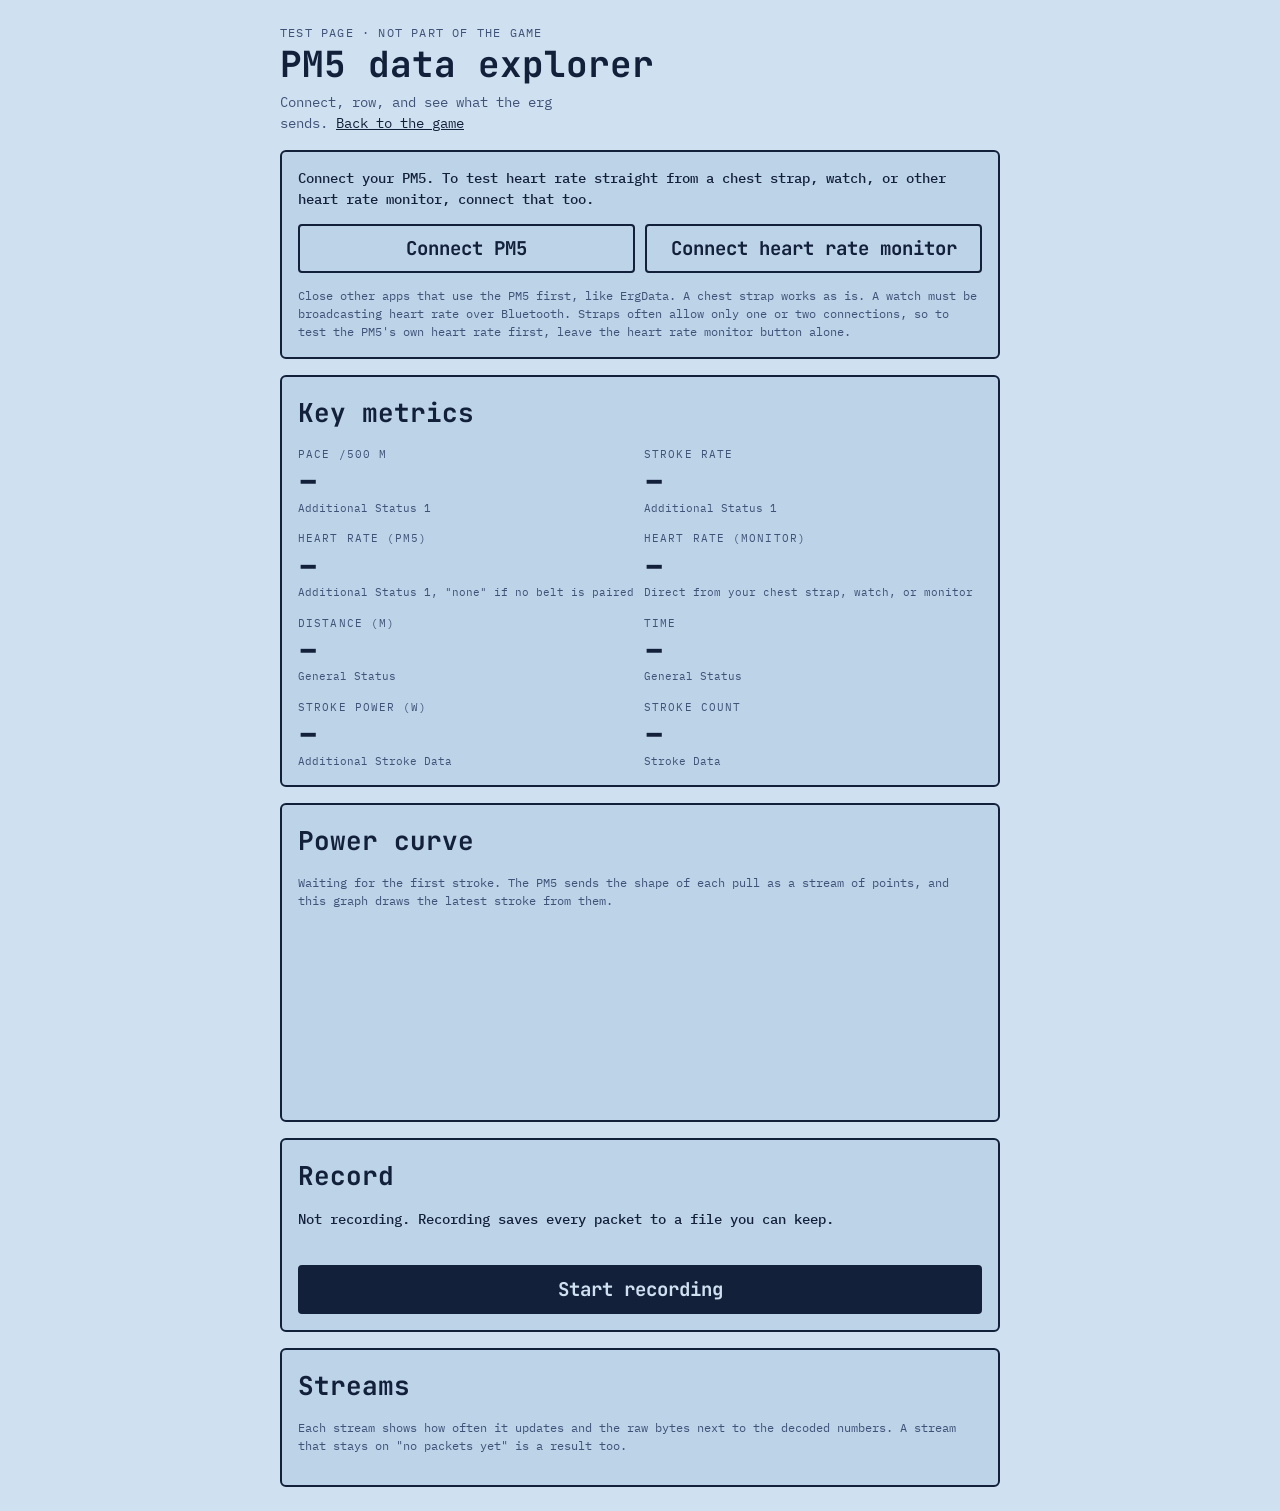
==== lab.html @ 0db69c97 "Add lab.html PM5 data explorer" ====
<!doctype html>
<html lang="en">
<head>
<meta charset="utf-8">
<meta name="viewport" content="width=device-width, initial-scale=1, viewport-fit=cover">
<title>PM5 Data Explorer</title>
<link rel="preconnect" href="https://fonts.googleapis.com">
<link rel="preconnect" href="https://fonts.gstatic.com" crossorigin>
<link href="https://fonts.googleapis.com/css2?family=IBM+Plex+Mono:wght@400;500&family=JetBrains+Mono:wght@500;700&display=swap" rel="stylesheet">
<link rel="stylesheet" href="style.css">
<style>
/* Lab-only styles. The main look comes from style.css. */
.wrap { max-width: 720px; }
a { color: var(--ink); }
.metrics { display: grid; grid-template-columns: repeat(2, 1fr); gap: 14px 8px; }
.src { font-size: 11px; color: var(--ink-soft); }
.stream { border-top: 2px solid var(--line); padding-top: 10px; display: flex; flex-direction: column; gap: 4px; }
.stream-head { font-weight: 500; }
.raw { font-size: 12px; color: var(--ink-soft); word-break: break-all; }
.fields { margin: 0; display: grid; grid-template-columns: auto 1fr; gap: 2px 14px; font-size: 13px; }
.fields dt { color: var(--ink-soft); }
.fields dd { margin: 0; font-variant-numeric: tabular-nums; }
</style>
</head>
<body>
<main class="wrap">
  <header>
    <p class="eyebrow">Test page · not part of the game</p>
    <h1>PM5 data explorer</h1>
    <p class="lede">Connect, row, and see what the erg sends. <a href="./">Back to the game</a></p>
  </header>

  <!-- CONNECT -->
  <section class="panel">
    <p id="status" class="status">Connect your PM5. To test heart rate straight from a chest strap, watch, or other heart rate monitor, connect that too.</p>
    <div class="row">
      <button id="btn-connect" class="btn" type="button">Connect PM5</button>
      <button id="btn-hr" class="btn" type="button">Connect heart rate monitor</button>
    </div>
    <p id="support" class="note" hidden>Bluetooth needs Chrome or Edge on a laptop, or Chrome on Android. Safari and iPhone can't connect.</p>
    <p class="note">Close other apps that use the PM5 first, like ErgData. A chest strap works as is. A watch must be broadcasting heart rate over Bluetooth. Straps often allow only one or two connections, so to test the PM5's own heart rate first, leave the heart rate monitor button alone.</p>
  </section>

  <!-- KEY METRICS -->
  <section class="panel">
    <h2>Key metrics</h2>
    <div class="metrics">
      <div class="cell"><div class="label">Pace /500 m</div><div class="value" id="m-pace">–</div><div class="src">Additional Status 1</div></div>
      <div class="cell"><div class="label">Stroke rate</div><div class="value" id="m-spm">–</div><div class="src">Additional Status 1</div></div>
      <div class="cell"><div class="label">Heart rate (PM5)</div><div class="value" id="m-hr-pm5">–</div><div class="src">Additional Status 1, "none" if no belt is paired</div></div>
      <div class="cell"><div class="label">Heart rate (monitor)</div><div class="value" id="m-hr-monitor">–</div><div class="src">Direct from your chest strap, watch, or monitor</div></div>
      <div class="cell"><div class="label">Distance (m)</div><div class="value" id="m-dist">–</div><div class="src">General Status</div></div>
      <div class="cell"><div class="label">Time</div><div class="value" id="m-time">–</div><div class="src">General Status</div></div>
      <div class="cell"><div class="label">Stroke power (W)</div><div class="value" id="m-power">–</div><div class="src">Additional Stroke Data</div></div>
      <div class="cell"><div class="label">Stroke count</div><div class="value" id="m-strokes">–</div><div class="src">Stroke Data</div></div>
    </div>
  </section>

  <!-- POWER CURVE -->
  <section class="panel">
    <h2>Power curve</h2>
    <p id="curve-info" class="note">Waiting for the first stroke. The PM5 sends the shape of each pull as a stream of points, and this graph draws the latest stroke from them.</p>
    <canvas id="curve" role="img" aria-label="Graph of how hard you pulled during the last stroke" style="display: block; width: 100%; height: 180px;"></canvas>
  </section>

  <!-- RECORD -->
  <section class="panel">
    <h2>Record</h2>
    <p id="rec-status" class="status">Not recording. Recording saves every packet to a file you can keep.</p>
    <button id="btn-rec" class="btn primary" type="button">Start recording</button>
  </section>

  <!-- STREAMS -->
  <section class="panel">
    <h2>Streams</h2>
    <p class="note">Each stream shows how often it updates and the raw bytes next to the decoded numbers. A stream that stays on "no packets yet" is a result too.</p>
    <div id="streams" style="display: flex; flex-direction: column; gap: 14px;"></div>
  </section>
</main>

<script type="module">
import * as pm5 from './pm5.js';

(function () {
  'use strict';
  var $ = function (id) { return document.getElementById(id); };

  // Every stream we expect: the PM5 ones, plus the heart rate monitor.
  var NAMES = pm5.STREAMS.map(function (s) { return s.name; }).concat(['Heart Rate Monitor']);
  var streams = {};     // name -> { count, first, last, hex, fields }
  var views = {};       // name -> { head, raw, fields, rows } (the page elements)
  var recording = null; // null, or { start, startedAt, packets }
  var pmName = '';

  // ---- Helpers ----
  function setText(el, s) { if (el.textContent !== s) el.textContent = s; }
  function status(msg) { $('status').textContent = msg; }
  function hex(v) {
    var out = [];
    for (var i = 0; i < v.byteLength; i++) out.push((v.getUint8(i) < 16 ? '0' : '') + v.getUint8(i).toString(16));
    return out.join(' ').toUpperCase();
  }
  function fmtTime(sec) {
    var t = Math.floor(sec), m = Math.floor(t / 60), s = t % 60;
    return m + ':' + (s < 10 ? '0' : '') + s;
  }
  function pace(sec) { return sec > 0 ? fmtTime(Math.round(sec)) : '–'; }
  function latest(name) { return streams[name] && streams[name].fields; }

  // ---- Power curve ----
  // The assembler glues the pieces of one stroke together, then we draw it.
  var curve = { points: null, count: 0, dirty: false };
  var feedCurve = pm5.createForceCurveAssembler(function (points) {
    curve.points = points; curve.count++; curve.dirty = true;
  });
  function drawCurve() {
    var cv = $('curve'), ctx = cv.getContext('2d');
    var box = cv.getBoundingClientRect(), w = Math.round(box.width), h = Math.round(box.height);
    var dpr = window.devicePixelRatio || 1;
    if (cv.width !== w * dpr || cv.height !== h * dpr) { cv.width = w * dpr; cv.height = h * dpr; }
    ctx.setTransform(dpr, 0, 0, dpr, 0, 0);
    ctx.clearRect(0, 0, w, h);
    var cs = getComputedStyle(document.documentElement);
    var ink = cs.getPropertyValue('--ink').trim(), line = cs.getPropertyValue('--line').trim();
    var pts = curve.points, pad = 8, peak = Math.max.apply(null, pts.concat([1]));
    ctx.lineWidth = 2; ctx.strokeStyle = line;
    ctx.beginPath(); ctx.moveTo(pad, h - pad); ctx.lineTo(w - pad, h - pad); ctx.stroke();
    ctx.strokeStyle = ink; ctx.beginPath();
    pts.forEach(function (p, i) {
      var x = pad + (pts.length > 1 ? i / (pts.length - 1) : 0) * (w - 2 * pad);
      var y = h - pad - (p / peak) * (h - 2 * pad);
      if (i === 0) ctx.moveTo(x, y); else ctx.lineTo(x, y);
    });
    ctx.stroke();
    setText($('curve-info'), curve.count + ' strokes drawn. Latest: ' + pts.length + ' points, peak value ' + peak + '.');
  }

  // ---- Packets ----
  function onPacket(name, v) {
    var now = performance.now();
    var s = streams[name] || (streams[name] = { count: 0, first: now, last: now });
    s.count++; s.last = now;
    s.hex = hex(v);
    s.fields = pm5.decodePacket(name, v);
    if (name === 'Force Curve') feedCurve(v);
    if (recording) recording.packets.push({ ms: Math.round(now - recording.start), stream: name, hex: s.hex });
  }

  // ---- Page: one block per stream, built once ----
  var holder = $('streams');
  NAMES.forEach(function (name) {
    var box = document.createElement('div'); box.className = 'stream';
    var head = document.createElement('div'); head.className = 'stream-head';
    var raw = document.createElement('div'); raw.className = 'raw';
    var fields = document.createElement('dl'); fields.className = 'fields';
    box.appendChild(head); box.appendChild(raw); box.appendChild(fields);
    holder.appendChild(box);
    views[name] = { head: head, raw: raw, fields: fields, rows: null };
    setText(head, name + ' · no packets yet');
  });

  function render() {
    // Key metrics
    var s1 = latest('Additional Status 1'), g = latest('General Status');
    var sd = latest('Stroke Data'), asd = latest('Additional Stroke Data'), w = latest('Heart Rate Monitor');
    setText($('m-pace'), s1 ? pace(s1.paceSecPer500) : '–');
    setText($('m-spm'), s1 ? String(s1.strokeRate) : '–');
    setText($('m-hr-pm5'), s1 ? (s1.heartRate === null ? 'none' : String(s1.heartRate)) : '–');
    setText($('m-hr-monitor'), w ? String(w.heartRate) : '–');
    setText($('m-dist'), g ? String(g.distanceM) : '–');
    setText($('m-time'), g ? fmtTime(g.elapsedSec) : '–');
    setText($('m-power'), asd ? String(asd.strokePowerW) : '–');
    setText($('m-strokes'), sd ? String(sd.strokeCount) : '–');

    // Streams
    NAMES.forEach(function (name) {
      var s = streams[name], view = views[name];
      if (!s) return;
      var secs = (s.last - s.first) / 1000;
      var rate = s.count > 1 && secs > 0 ? (s.count - 1) / secs : 0;
      setText(view.head, name + ' · ' + (rate ? rate.toFixed(1) + ' per second · ' : '') + s.count + (s.count === 1 ? ' packet' : ' packets'));
      setText(view.raw, s.hex);
      if (s.fields) {
        if (!view.rows) {
          view.rows = {};
          Object.keys(s.fields).forEach(function (k) {
            var dt = document.createElement('dt'), dd = document.createElement('dd');
            dt.textContent = k;
            view.fields.appendChild(dt); view.fields.appendChild(dd);
            view.rows[k] = dd;
          });
        }
        Object.keys(s.fields).forEach(function (k) {
          setText(view.rows[k], s.fields[k] === null ? 'none' : String(s.fields[k]));
        });
      }
    });

    // Power curve (only redraw when a new stroke arrived)
    if (curve.dirty) { curve.dirty = false; drawCurve(); }

    // Recording
    setText($('rec-status'), recording
      ? 'Recording: ' + recording.packets.length + ' packets so far.'
      : 'Not recording. Recording saves every packet to a file you can keep.');
  }
  setInterval(render, 250);

  // ---- Connect ----
  function failMessage(e, what) {
    if (e && e.name === 'NotFoundError') return 'No ' + what + ' picked. Press the button to try again.';
    return 'Could not connect: ' + (e && e.message ? e.message : e);
  }

  $('btn-connect').addEventListener('click', async function () {
    status('Pick your PM5 from the list. Wake it up first by pulling the handle.');
    try {
      var r = await pm5.connectLab({
        onPacket: onPacket,
        onDisconnect: function () { status('PM5 disconnected. Press Connect PM5 to try again.'); }
      });
      pmName = r.name;
      status('Connected to ' + r.name + '. ' + (r.failed.length
        ? 'These streams could not start: ' + r.failed.join(', ') + '.'
        : 'Pull the handle and watch the numbers.'));
    } catch (e) { status(failMessage(e, 'PM5') + ' If another app is connected to the PM5, close it and try again.'); }
  });

  $('btn-hr').addEventListener('click', async function () {
    status('Pick your heart rate monitor (chest strap or watch) from the list. A watch must be broadcasting heart rate.');
    try {
      var r = await pm5.connectHeartRate({
        onPacket: onPacket,
        onDisconnect: function () { status('Heart rate monitor disconnected.'); }
      });
      status('Heart rate connected to ' + r.name + '.');
    } catch (e) { status(failMessage(e, 'heart rate monitor')); }
  });

  if (!pm5.isSupported()) {
    $('support').hidden = false;
    $('btn-connect').disabled = true;
    $('btn-hr').disabled = true;
  }

  // ---- Record ----
  function save() {
    var data = {
      format: 'erg-games-pm5-recording', version: 1,
      startedAt: recording.startedAt, device: pmName, packets: recording.packets
    };
    var blob = new Blob([JSON.stringify(data)], { type: 'application/json' });
    var a = document.createElement('a');
    a.href = URL.createObjectURL(blob);
    a.download = 'pm5-recording-' + recording.startedAt.replace(/[:.]/g, '-').slice(0, 19) + '.json';
    a.click();
    setTimeout(function () { URL.revokeObjectURL(a.href); }, 1000);
  }

  $('btn-rec').addEventListener('click', function () {
    if (!recording) {
      recording = { start: performance.now(), startedAt: new Date().toISOString(), packets: [] };
      $('btn-rec').textContent = 'Stop and save';
    } else {
      save();
      recording = null;
      $('btn-rec').textContent = 'Start recording';
    }
  });
})();
</script>
</body>
</html>
---- style.css ----
/* Layout: one narrow column that reads like the PM5 screen. The dart board is the hero. */
:root {
  --bg: #cfe0f0;
  --panel: #bdd3e8;
  --ink: #13203a;
  --ink-soft: #3f5278;
  --line: #7f98b8;
  --hit: #17623f;
  --miss: #9c3328;
  --btn: #13203a;
  --btn-ink: #cfe0f0;
  --font-display: 'JetBrains Mono', ui-monospace, 'Courier New', monospace;
  --font-data: 'IBM Plex Mono', ui-monospace, 'SF Mono', Menlo, monospace;
  color-scheme: light;
}
@media (prefers-color-scheme: dark) {
  :root {
    --bg: #0e1a15;
    --panel: #15251d;
    --ink: #c6f0d2;
    --ink-soft: #86b394;
    --line: #3b5c49;
    --hit: #8ff0b4;
    --miss: #ff9a88;
    --btn: #c6f0d2;
    --btn-ink: #0e1a15;
    color-scheme: dark;
  }
}
* { box-sizing: border-box; }
html, body { margin: 0; }
body {
  background: var(--bg);
  color: var(--ink);
  font-family: var(--font-data);
  font-size: 14px;
  line-height: 1.5;
  padding-left: max(16px, env(safe-area-inset-left, 0px));
  padding-right: max(16px, env(safe-area-inset-right, 0px));
  padding-block: 24px;
}
.wrap { max-width: 440px; margin: 0 auto; display: flex; flex-direction: column; gap: 16px; }
h1, h2 { font-family: var(--font-display); font-weight: 700; margin: 0; text-wrap: balance; }
h1 { font-size: 36px; line-height: 1.05; }
h2 { font-size: 26px; }
.eyebrow { margin: 0 0 4px; font-size: 12px; letter-spacing: 0.1em; text-transform: uppercase; color: var(--ink-soft); }
.lede { margin: 8px 0 0; color: var(--ink-soft); max-width: 36ch; }
.panel { border: 2px solid var(--ink); background: var(--panel); border-radius: 6px; padding: 16px; display: flex; flex-direction: column; gap: 14px; }
.panel[hidden] { display: none; }
.row { display: flex; gap: 10px; flex-wrap: wrap; }
.row > * { flex: 1 1 140px; }
.status { margin: 0; font-weight: 500; min-height: 3em; }
.note { margin: 0; font-size: 12px; color: var(--ink-soft); }
.btn {
  font-family: var(--font-display); font-weight: 700; font-size: 19px;
  min-height: 48px; padding: 10px 16px; border: 2px solid var(--ink); border-radius: 4px;
  background: transparent; color: var(--ink); cursor: pointer;
}
.btn.primary { background: var(--btn); color: var(--btn-ink); }
.btn:not(:disabled):hover { background: var(--ink); color: var(--bg); }
.btn:disabled { opacity: 0.4; cursor: not-allowed; }
.btn:focus-visible, select:focus-visible, input:focus-visible { outline: 3px solid var(--ink); outline-offset: 3px; }
.fields { display: flex; flex-wrap: wrap; align-items: center; gap: 10px 16px; }
select { font: inherit; background: var(--bg); color: var(--ink); border: 2px solid var(--ink); border-radius: 4px; padding: 6px 8px; }
.check { display: flex; align-items: center; gap: 8px; }
.plan { margin: 0; padding: 12px 0 0; border-top: 2px solid var(--line); display: grid; grid-template-columns: auto 1fr; gap: 2px 14px; font-size: 13px; }
.plan dt { font-weight: 500; font-variant-numeric: tabular-nums; }
.plan dd { margin: 0; color: var(--ink-soft); }
.live { margin: 0; font-weight: 500; }
.live strong { font-family: var(--font-display); font-size: 22px; }

.hud { display: grid; grid-template-columns: repeat(3, 1fr); gap: 8px; }
.cell { min-width: 0; }
.label { font-size: 11px; letter-spacing: 0.1em; text-transform: uppercase; color: var(--ink-soft); }
.value { font-family: var(--font-display); font-weight: 700; font-size: 34px; line-height: 1.1; font-variant-numeric: tabular-nums; }
.phase-label { font-family: var(--font-display); font-weight: 700; font-size: 30px; line-height: 1.1; }
.phase-sub { margin: 2px 0 0; color: var(--ink-soft); font-size: 13px; }
.board-wrap { border: 2px solid var(--ink); border-radius: 4px; background: var(--bg); }
#board { display: block; width: 100%; aspect-ratio: 1 / 1; }
.readout { display: grid; grid-template-columns: 1fr 1fr; gap: 8px; }
.big { font-family: var(--font-display); font-weight: 700; font-size: 64px; line-height: 1; font-variant-numeric: tabular-nums; }
.big small { font-size: 16px; font-weight: 500; color: var(--ink-soft); }
.delta { font-family: var(--font-display); font-weight: 700; font-size: 22px; min-height: 1.3em; }
.delta.hit { color: var(--hit); }
.practice { display: flex; gap: 10px; align-items: center; }
.practice[hidden] { display: none; }
.practice .btn { flex: 1; }
.practice span { flex: 2; text-align: center; font-size: 12px; color: var(--ink-soft); }
.results-list { margin: 0; padding: 0; list-style: none; display: flex; flex-direction: column; gap: 4px; font-variant-numeric: tabular-nums; }
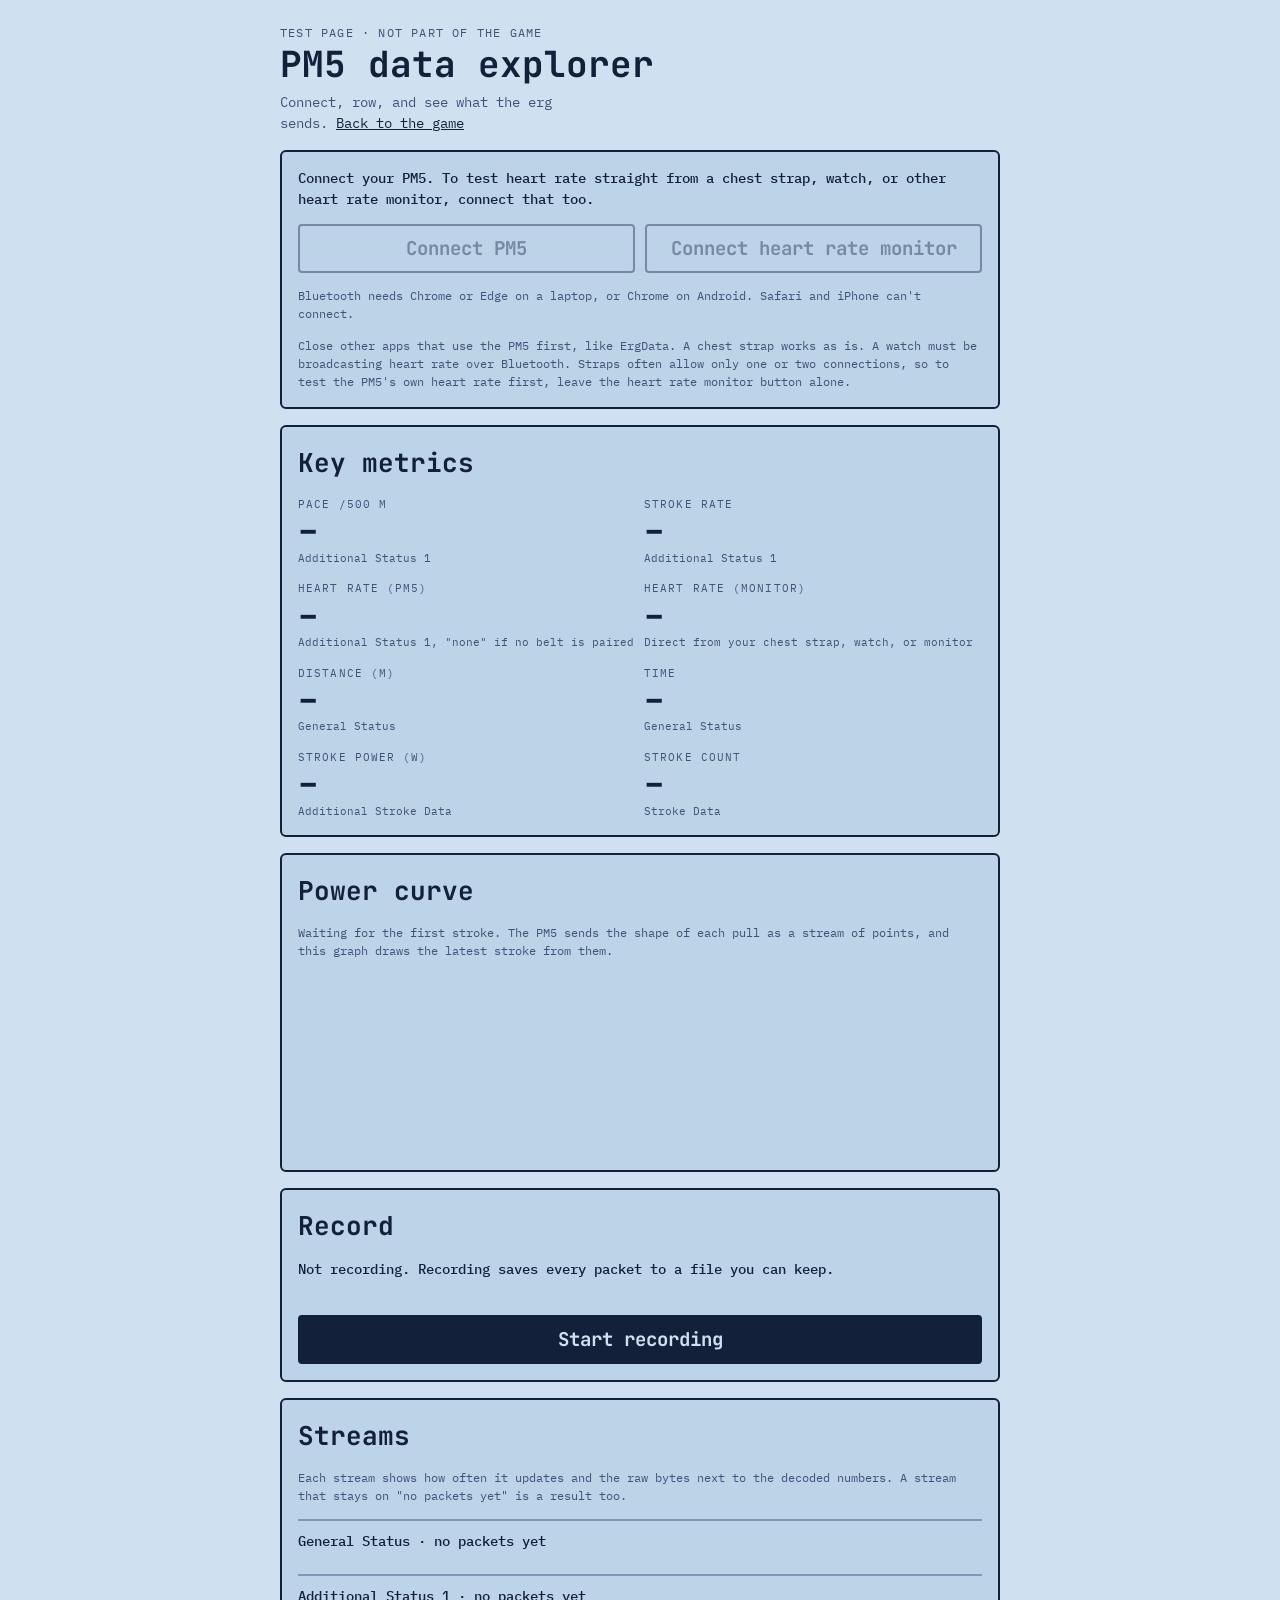
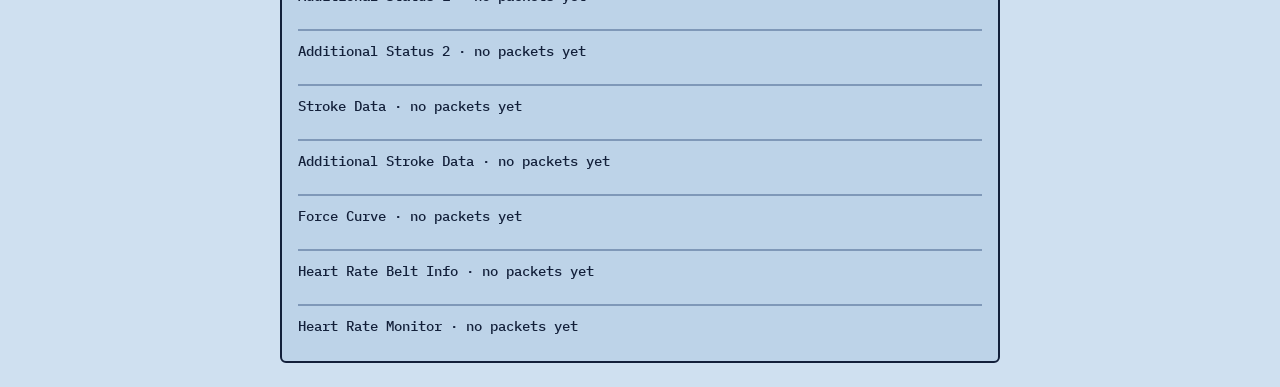
==== commit 5c9f6398: "Draw the power curve on a fixed lbf scale with the previous stroke for comparison" ====
--- a/lab.html
+++ b/lab.html
@@ -109,9 +109,13 @@
 
   // ---- Power curve ----
   // The assembler glues the pieces of one stroke together, then we draw it.
-  var curve = { points: null, count: 0, dirty: false };
+  // Values are pounds of force (lbf), the same unit as the PM5 graph.
+  // The scale is fixed, so an easy stroke stays low and a hard one draws tall.
+  // Left to right is the drive: legs first, then back and arms.
+  var scaleLbf = 200; // top of the graph, grows if a stroke goes higher
+  var curve = { points: null, previous: null, count: 0, dirty: false };
   var feedCurve = pm5.createForceCurveAssembler(function (points) {
-    curve.points = points; curve.count++; curve.dirty = true;
+    curve.previous = curve.points; curve.points = points; curve.count++; curve.dirty = true;
   });
   function drawCurve() {
     var cv = $('curve'), ctx = cv.getContext('2d');
@@ -121,18 +125,36 @@
     ctx.setTransform(dpr, 0, 0, dpr, 0, 0);
     ctx.clearRect(0, 0, w, h);
     var cs = getComputedStyle(document.documentElement);
-    var ink = cs.getPropertyValue('--ink').trim(), line = cs.getPropertyValue('--line').trim();
-    var pts = curve.points, pad = 8, peak = Math.max.apply(null, pts.concat([1]));
-    ctx.lineWidth = 2; ctx.strokeStyle = line;
-    ctx.beginPath(); ctx.moveTo(pad, h - pad); ctx.lineTo(w - pad, h - pad); ctx.stroke();
-    ctx.strokeStyle = ink; ctx.beginPath();
-    pts.forEach(function (p, i) {
-      var x = pad + (pts.length > 1 ? i / (pts.length - 1) : 0) * (w - 2 * pad);
-      var y = h - pad - (p / peak) * (h - 2 * pad);
-      if (i === 0) ctx.moveTo(x, y); else ctx.lineTo(x, y);
-    });
-    ctx.stroke();
-    setText($('curve-info'), curve.count + ' strokes drawn. Latest: ' + pts.length + ' points, peak value ' + peak + '.');
+    var ink = cs.getPropertyValue('--ink').trim(), inkSoft = cs.getPropertyValue('--ink-soft').trim();
+    var line = cs.getPropertyValue('--line').trim();
+    var pts = curve.points, peak = Math.max.apply(null, pts.concat([0]));
+    if (peak > scaleLbf) scaleLbf = Math.ceil(peak / 50) * 50;
+    var left = 64, pad = 10, top = pad, bottom = h - pad;
+    function yFor(p) { return bottom - (p / scaleLbf) * (bottom - top); }
+
+    // grid lines every 50 lbf, with labels
+    ctx.font = "11px 'IBM Plex Mono', monospace";
+    ctx.textAlign = 'right'; ctx.textBaseline = 'middle'; ctx.lineWidth = 1;
+    for (var mark = 0; mark <= scaleLbf; mark += 50) {
+      ctx.strokeStyle = line;
+      ctx.beginPath(); ctx.moveTo(left, yFor(mark)); ctx.lineTo(w - pad, yFor(mark)); ctx.stroke();
+      ctx.fillStyle = inkSoft;
+      ctx.fillText(mark === scaleLbf ? mark + ' lbf' : String(mark), left - 6, yFor(mark));
+    }
+
+    function trace(points, alpha) {
+      ctx.globalAlpha = alpha; ctx.strokeStyle = ink; ctx.lineWidth = 2; ctx.beginPath();
+      points.forEach(function (p, i) {
+        var x = left + (points.length > 1 ? i / (points.length - 1) : 0) * (w - pad - left);
+        if (i === 0) ctx.moveTo(x, yFor(p)); else ctx.lineTo(x, yFor(p));
+      });
+      ctx.stroke();
+      ctx.globalAlpha = 1;
+    }
+    if (curve.previous) trace(curve.previous, 0.3); // the stroke before, faint
+    trace(pts, 1);
+    setText($('curve-info'), curve.count + ' strokes drawn. Latest peak: ' + peak + ' lbf (about ' +
+      Math.round(peak * 4.448) + ' N). The faint line is the stroke before.');
   }
 
   // ---- Packets ----
@@ -167,7 +189,7 @@
     setText($('m-spm'), s1 ? String(s1.strokeRate) : '–');
     setText($('m-hr-pm5'), s1 ? (s1.heartRate === null ? 'none' : String(s1.heartRate)) : '–');
     setText($('m-hr-monitor'), w ? String(w.heartRate) : '–');
-    setText($('m-dist'), g ? String(g.distanceM) : '–');
+    setText($('m-dist'), g ? String(Math.round(g.distanceM)) : '–');
     setText($('m-time'), g ? fmtTime(g.elapsedSec) : '–');
     setText($('m-power'), asd ? String(asd.strokePowerW) : '–');
     setText($('m-strokes'), sd ? String(sd.strokeCount) : '–');
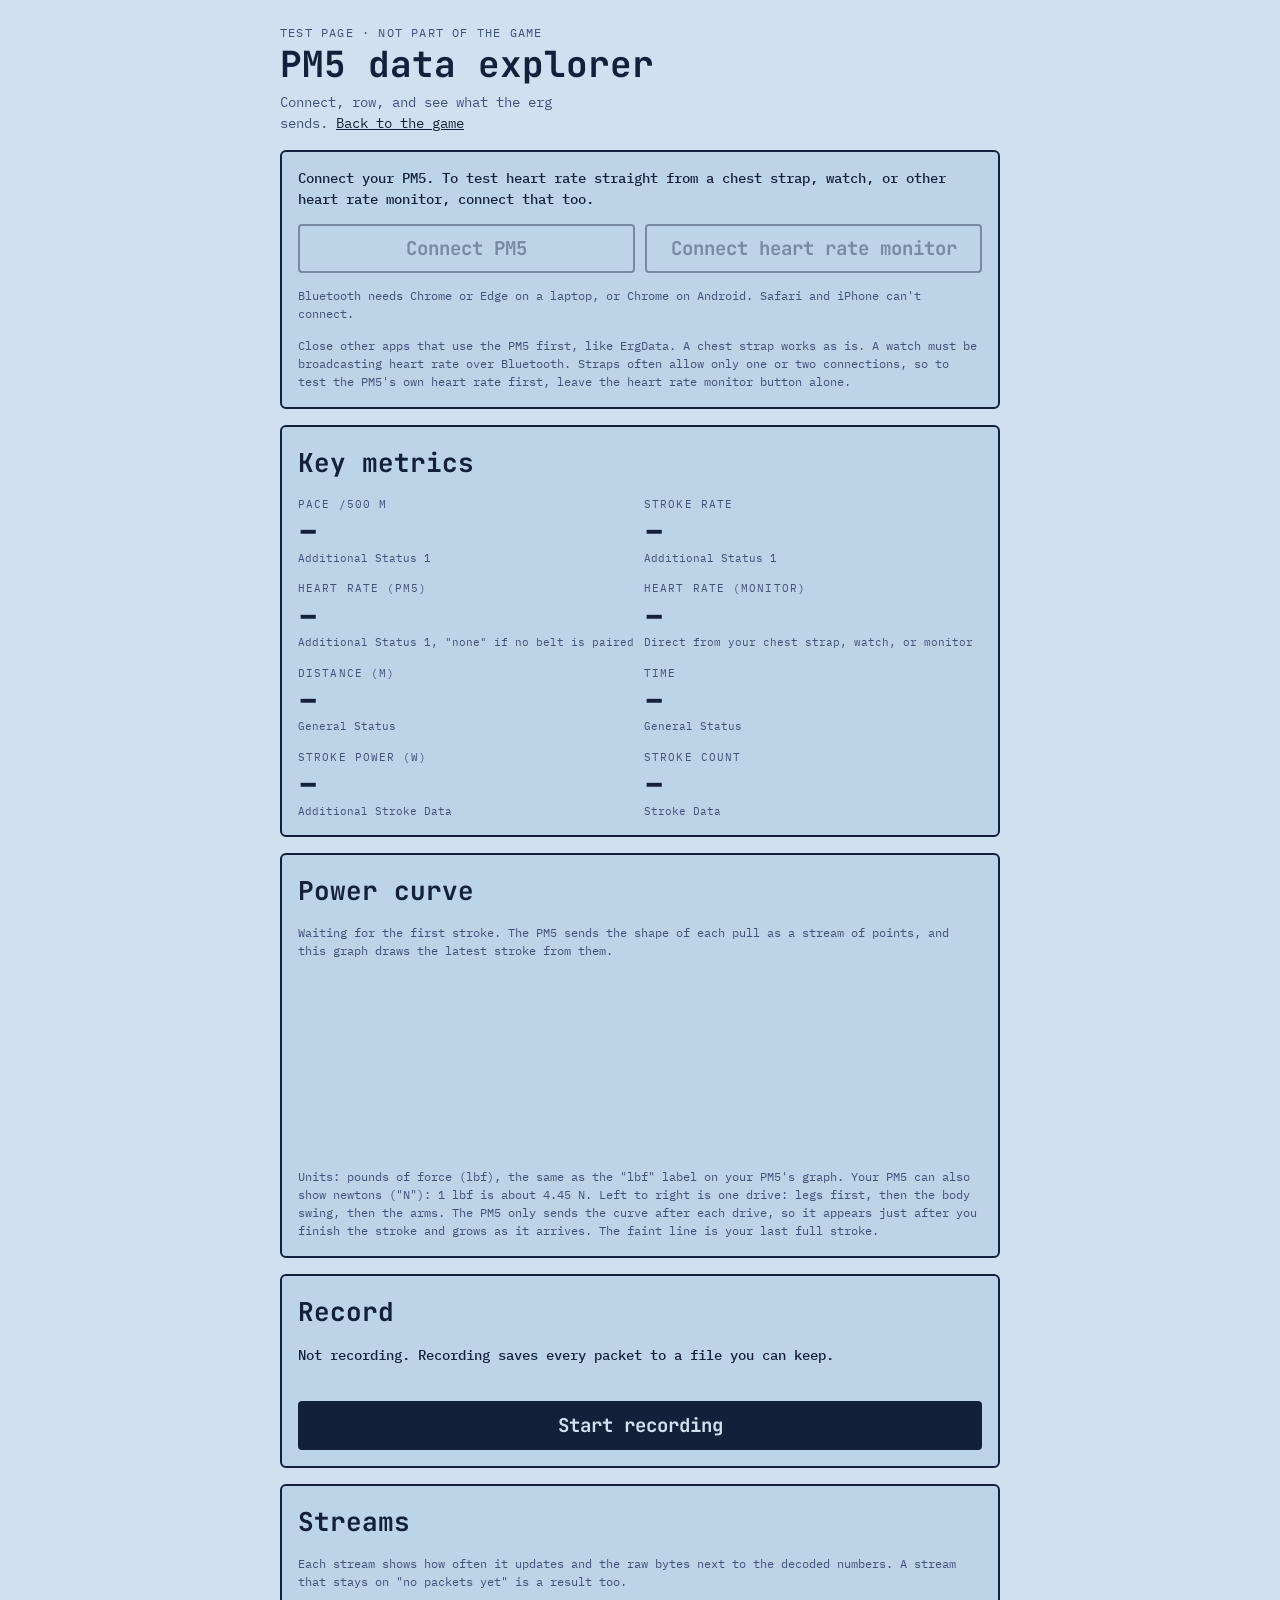
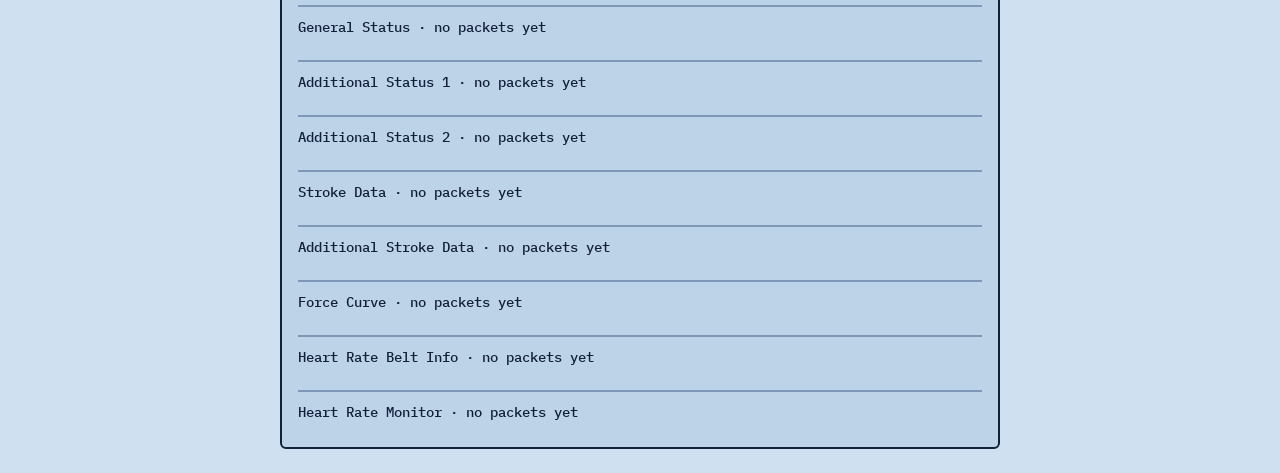
==== commit 06fe430b: "Draw the power curve as it arrives and explain its units" ====
--- a/lab.html
+++ b/lab.html
@@ -61,6 +61,7 @@
     <h2>Power curve</h2>
     <p id="curve-info" class="note">Waiting for the first stroke. The PM5 sends the shape of each pull as a stream of points, and this graph draws the latest stroke from them.</p>
     <canvas id="curve" role="img" aria-label="Graph of how hard you pulled during the last stroke" style="display: block; width: 100%; height: 180px;"></canvas>
+    <p class="note">Units: pounds of force (lbf), the same as the "lbf" label on your PM5's graph. Your PM5 can also show newtons ("N"): 1 lbf is about 4.45 N. Left to right is one drive: legs first, then the body swing, then the arms. The PM5 only sends the curve after each drive, so it appears just after you finish the stroke and grows as it arrives. The faint line is your last full stroke.</p>
   </section>
 
   <!-- RECORD -->
@@ -113,9 +114,15 @@
   // The scale is fixed, so an easy stroke stays low and a hard one draws tall.
   // Left to right is the drive: legs first, then back and arms.
   var scaleLbf = 200; // top of the graph, grows if a stroke goes higher
-  var curve = { points: null, previous: null, count: 0, dirty: false };
+  // The curve is drawn right away on every piece (no waiting for the next
+  // screen refresh), so it starts growing about 0.1 s after the drive ends.
+  var curve = { points: null, previous: null, live: null, expected: 0, count: 0 };
   var feedCurve = pm5.createForceCurveAssembler(function (points) {
-    curve.previous = curve.points; curve.points = points; curve.count++; curve.dirty = true;
+    curve.previous = curve.points; curve.points = points; curve.live = null; curve.count++;
+    drawCurve();
+  }, function (soFar, expected) {
+    curve.live = soFar; curve.expected = expected;
+    drawCurve();
   });
   function drawCurve() {
     var cv = $('curve'), ctx = cv.getContext('2d');
@@ -127,7 +134,10 @@
     var cs = getComputedStyle(document.documentElement);
     var ink = cs.getPropertyValue('--ink').trim(), inkSoft = cs.getPropertyValue('--ink-soft').trim();
     var line = cs.getPropertyValue('--line').trim();
-    var pts = curve.points, peak = Math.max.apply(null, pts.concat([0]));
+    // while a stroke is arriving, draw it over the last full stroke
+    var pts = curve.live || curve.points, faint = curve.live ? curve.points : curve.previous;
+    if (!pts) return;
+    var peak = Math.max.apply(null, pts.concat([0]));
     if (peak > scaleLbf) scaleLbf = Math.ceil(peak / 50) * 50;
     var left = 64, pad = 10, top = pad, bottom = h - pad;
     function yFor(p) { return bottom - (p / scaleLbf) * (bottom - top); }
@@ -142,19 +152,22 @@
       ctx.fillText(mark === scaleLbf ? mark + ' lbf' : String(mark), left - 6, yFor(mark));
     }
 
-    function trace(points, alpha) {
+    // span = how many points fill the width; a growing stroke uses its expected length
+    function trace(points, alpha, span) {
       ctx.globalAlpha = alpha; ctx.strokeStyle = ink; ctx.lineWidth = 2; ctx.beginPath();
       points.forEach(function (p, i) {
-        var x = left + (points.length > 1 ? i / (points.length - 1) : 0) * (w - pad - left);
+        var x = left + (span > 0 ? Math.min(i / span, 1) : 0) * (w - pad - left);
         if (i === 0) ctx.moveTo(x, yFor(p)); else ctx.lineTo(x, yFor(p));
       });
       ctx.stroke();
       ctx.globalAlpha = 1;
     }
-    if (curve.previous) trace(curve.previous, 0.3); // the stroke before, faint
-    trace(pts, 1);
-    setText($('curve-info'), curve.count + ' strokes drawn. Latest peak: ' + peak + ' lbf (about ' +
-      Math.round(peak * 4.448) + ' N). The faint line is the stroke before.');
+    if (faint) trace(faint, 0.3, faint.length - 1); // your last full stroke
+    trace(pts, 1, curve.live ? Math.max(curve.expected - 1, pts.length - 1) : pts.length - 1);
+    setText($('curve-info'), curve.live
+      ? 'Stroke ' + (curve.count + 1) + ' arriving…'
+      : curve.count + (curve.count === 1 ? ' stroke' : ' strokes') + ' drawn. Latest peak: ' + peak + ' lbf (about ' +
+        Math.round(peak * 4.448) + ' N).');
   }
 
   // ---- Packets ----
@@ -218,9 +231,6 @@
       }
     });
 
-    // Power curve (only redraw when a new stroke arrived)
-    if (curve.dirty) { curve.dirty = false; drawCurve(); }
-
     // Recording
     setText($('rec-status'), recording
       ? 'Recording: ' + recording.packets.length + ' packets so far.'
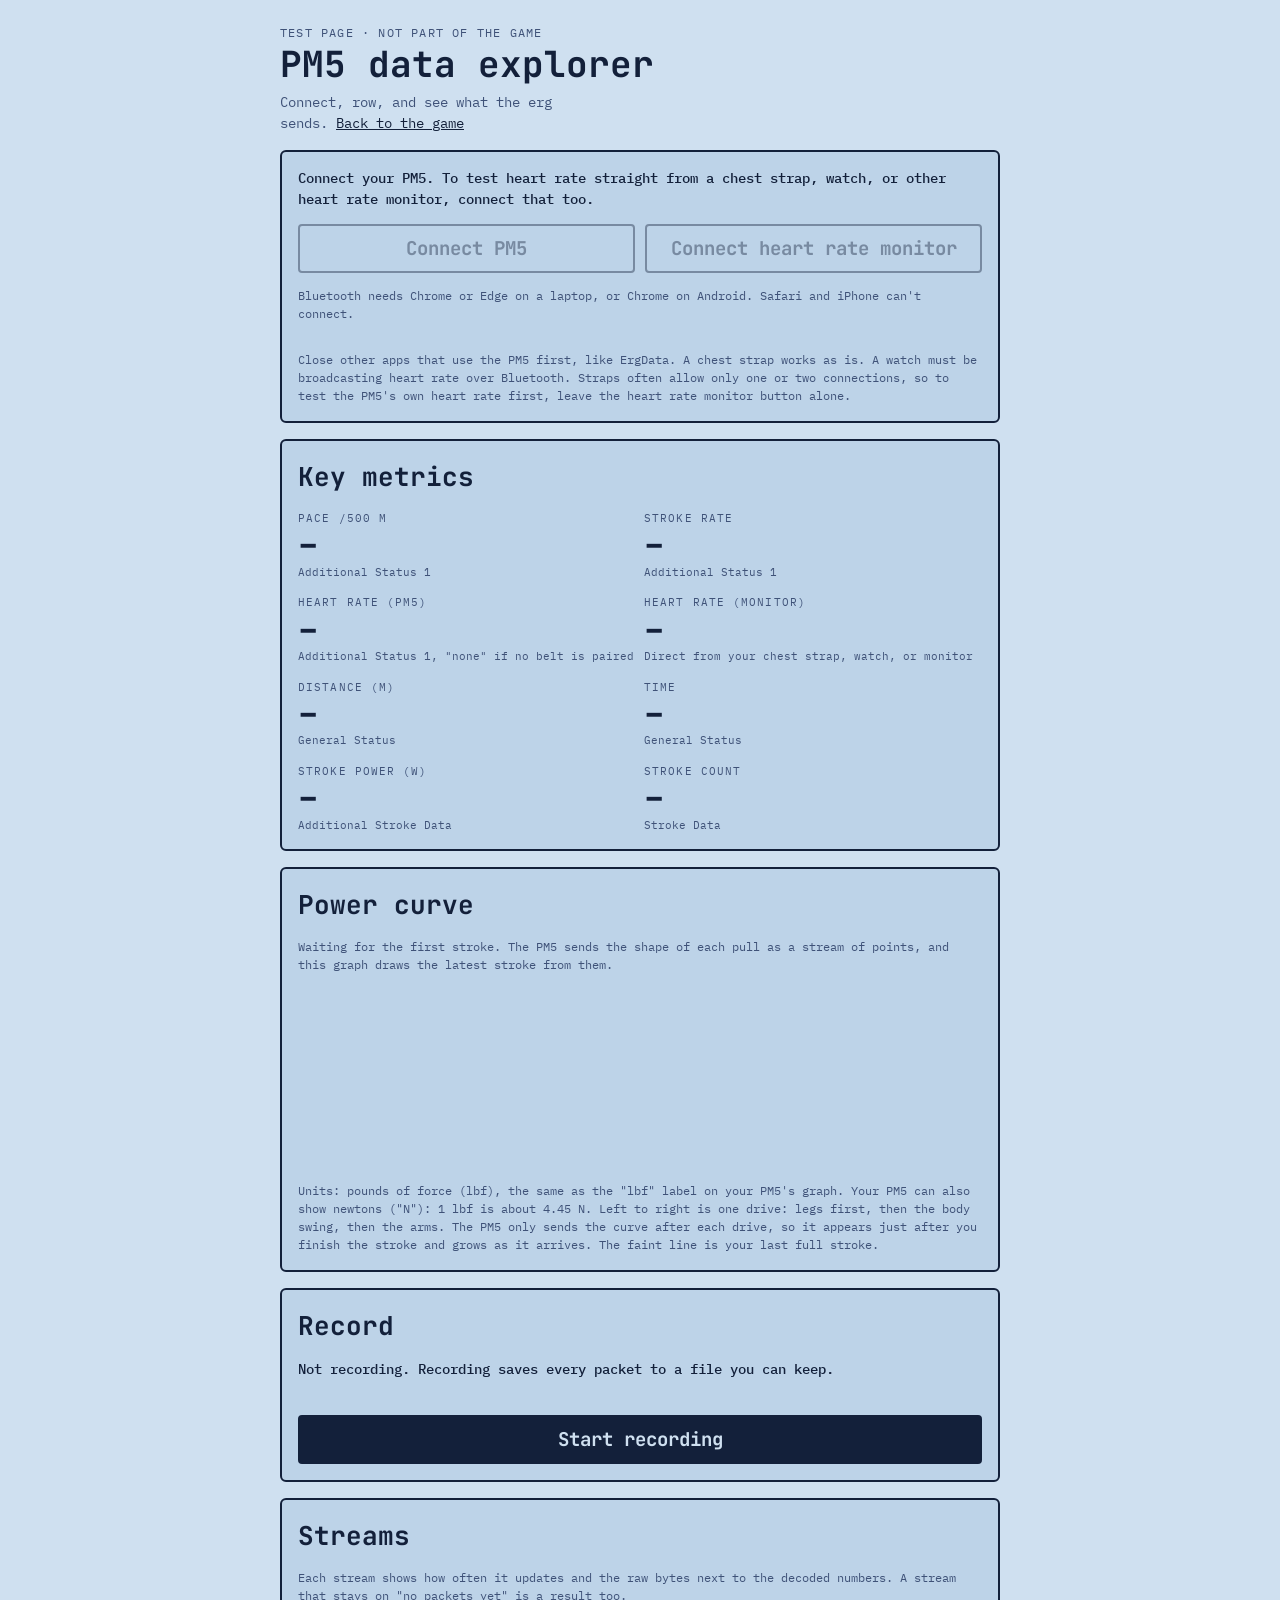
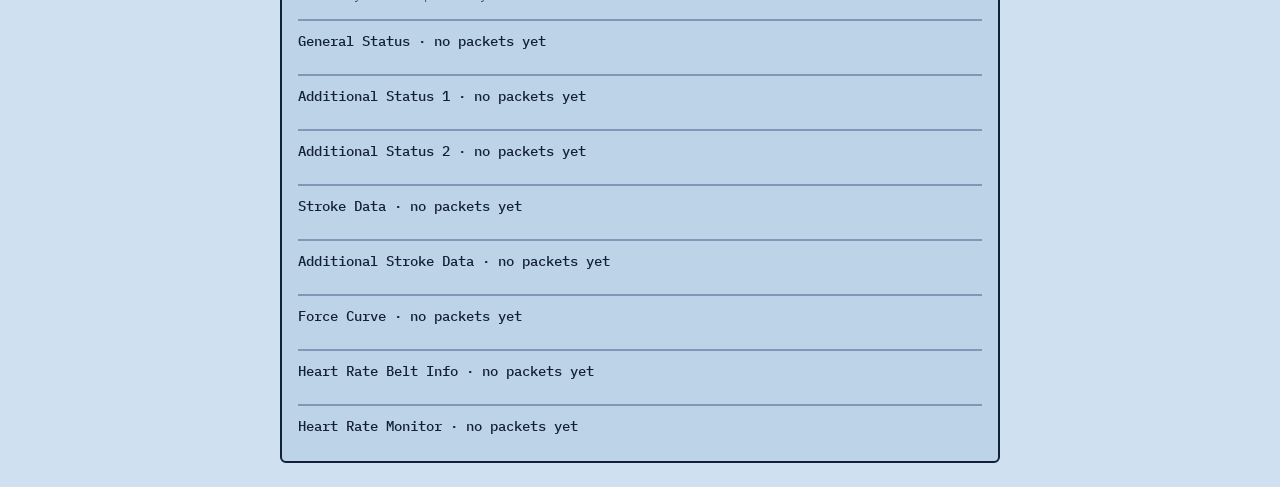
==== commit 86c160ef: "Fit the data explorer to a phone on its side and keep the screen on" ====
--- a/lab.html
+++ b/lab.html
@@ -20,6 +20,25 @@
 .fields { margin: 0; display: grid; grid-template-columns: auto 1fr; gap: 2px 14px; font-size: 13px; }
 .fields dt { color: var(--ink-soft); }
 .fields dd { margin: 0; font-variant-numeric: tabular-nums; }
+.awake { margin: 0; font-size: 12px; color: var(--ink-soft); }
+
+/* Phone on its side (like the holder on the PM5): live numbers and the
+   power curve side by side, and the long notes hidden to save room. */
+@media (orientation: landscape) and (max-height: 500px) {
+  body { padding-block: 8px; }
+  .wrap { max-width: none; display: grid; grid-template-columns: 1fr 1fr; gap: 8px; align-items: start; }
+  .wrap > * { grid-column: 1 / -1; }
+  .wrap > .panel-metrics, .wrap > .panel-curve { grid-column: auto; }
+  .eyebrow, .lede, .note, .src { display: none; }
+  h1 { font-size: 22px; }
+  h2 { font-size: 16px; }
+  .panel { padding: 10px; gap: 8px; }
+  .status { min-height: 0; }
+  .metrics { grid-template-columns: repeat(4, 1fr); gap: 8px 8px; }
+  .metrics .label { font-size: 10px; }
+  .metrics .value { font-size: 24px; }
+  #curve { height: 170px !important; }
+}
 </style>
 </head>
 <body>
@@ -38,11 +57,12 @@
       <button id="btn-hr" class="btn" type="button">Connect heart rate monitor</button>
     </div>
     <p id="support" class="note" hidden>Bluetooth needs Chrome or Edge on a laptop, or Chrome on Android. Safari and iPhone can't connect.</p>
+    <p id="awake" class="awake" aria-live="polite"></p>
     <p class="note">Close other apps that use the PM5 first, like ErgData. A chest strap works as is. A watch must be broadcasting heart rate over Bluetooth. Straps often allow only one or two connections, so to test the PM5's own heart rate first, leave the heart rate monitor button alone.</p>
   </section>
 
   <!-- KEY METRICS -->
-  <section class="panel">
+  <section class="panel panel-metrics">
     <h2>Key metrics</h2>
     <div class="metrics">
       <div class="cell"><div class="label">Pace /500 m</div><div class="value" id="m-pace">–</div><div class="src">Additional Status 1</div></div>
@@ -57,7 +77,7 @@
   </section>
 
   <!-- POWER CURVE -->
-  <section class="panel">
+  <section class="panel panel-curve">
     <h2>Power curve</h2>
     <p id="curve-info" class="note">Waiting for the first stroke. The PM5 sends the shape of each pull as a stream of points, and this graph draws the latest stroke from them.</p>
     <canvas id="curve" role="img" aria-label="Graph of how hard you pulled during the last stroke" style="display: block; width: 100%; height: 180px;"></canvas>
@@ -238,6 +258,27 @@
   }
   setInterval(render, 250);
 
+  // ---- Keep the screen on while rowing ----
+  // A "wake lock" stops the screen dimming. The browser drops it when the
+  // page is hidden, so we ask again when the page comes back.
+  var wantAwake = false;
+  async function keepAwake() {
+    wantAwake = true;
+    if (!('wakeLock' in navigator)) {
+      setText($('awake'), 'This browser cannot keep the screen on. On iPhone, set Settings > Display & Brightness > Auto-Lock to Never while you row.');
+      return;
+    }
+    try {
+      await navigator.wakeLock.request('screen');
+      setText($('awake'), 'Screen stays on while this page is open.');
+    } catch (e) {
+      setText($('awake'), 'Could not keep the screen on (' + (e && e.message ? e.message : e) + '). Set Auto-Lock to Never while you row.');
+    }
+  }
+  document.addEventListener('visibilitychange', function () {
+    if (wantAwake && document.visibilityState === 'visible') keepAwake();
+  });
+
   // ---- Connect ----
   function failMessage(e, what) {
     if (e && e.name === 'NotFoundError') return 'No ' + what + ' picked. Press the button to try again.';
@@ -255,6 +296,8 @@
       status('Connected to ' + r.name + '. ' + (r.failed.length
         ? 'These streams could not start: ' + r.failed.join(', ') + '.'
         : 'Pull the handle and watch the numbers.'));
+      keepAwake();
+      document.querySelector('.panel-metrics').scrollIntoView(); // jump to the live numbers
     } catch (e) { status(failMessage(e, 'PM5') + ' If another app is connected to the PM5, close it and try again.'); }
   });
 
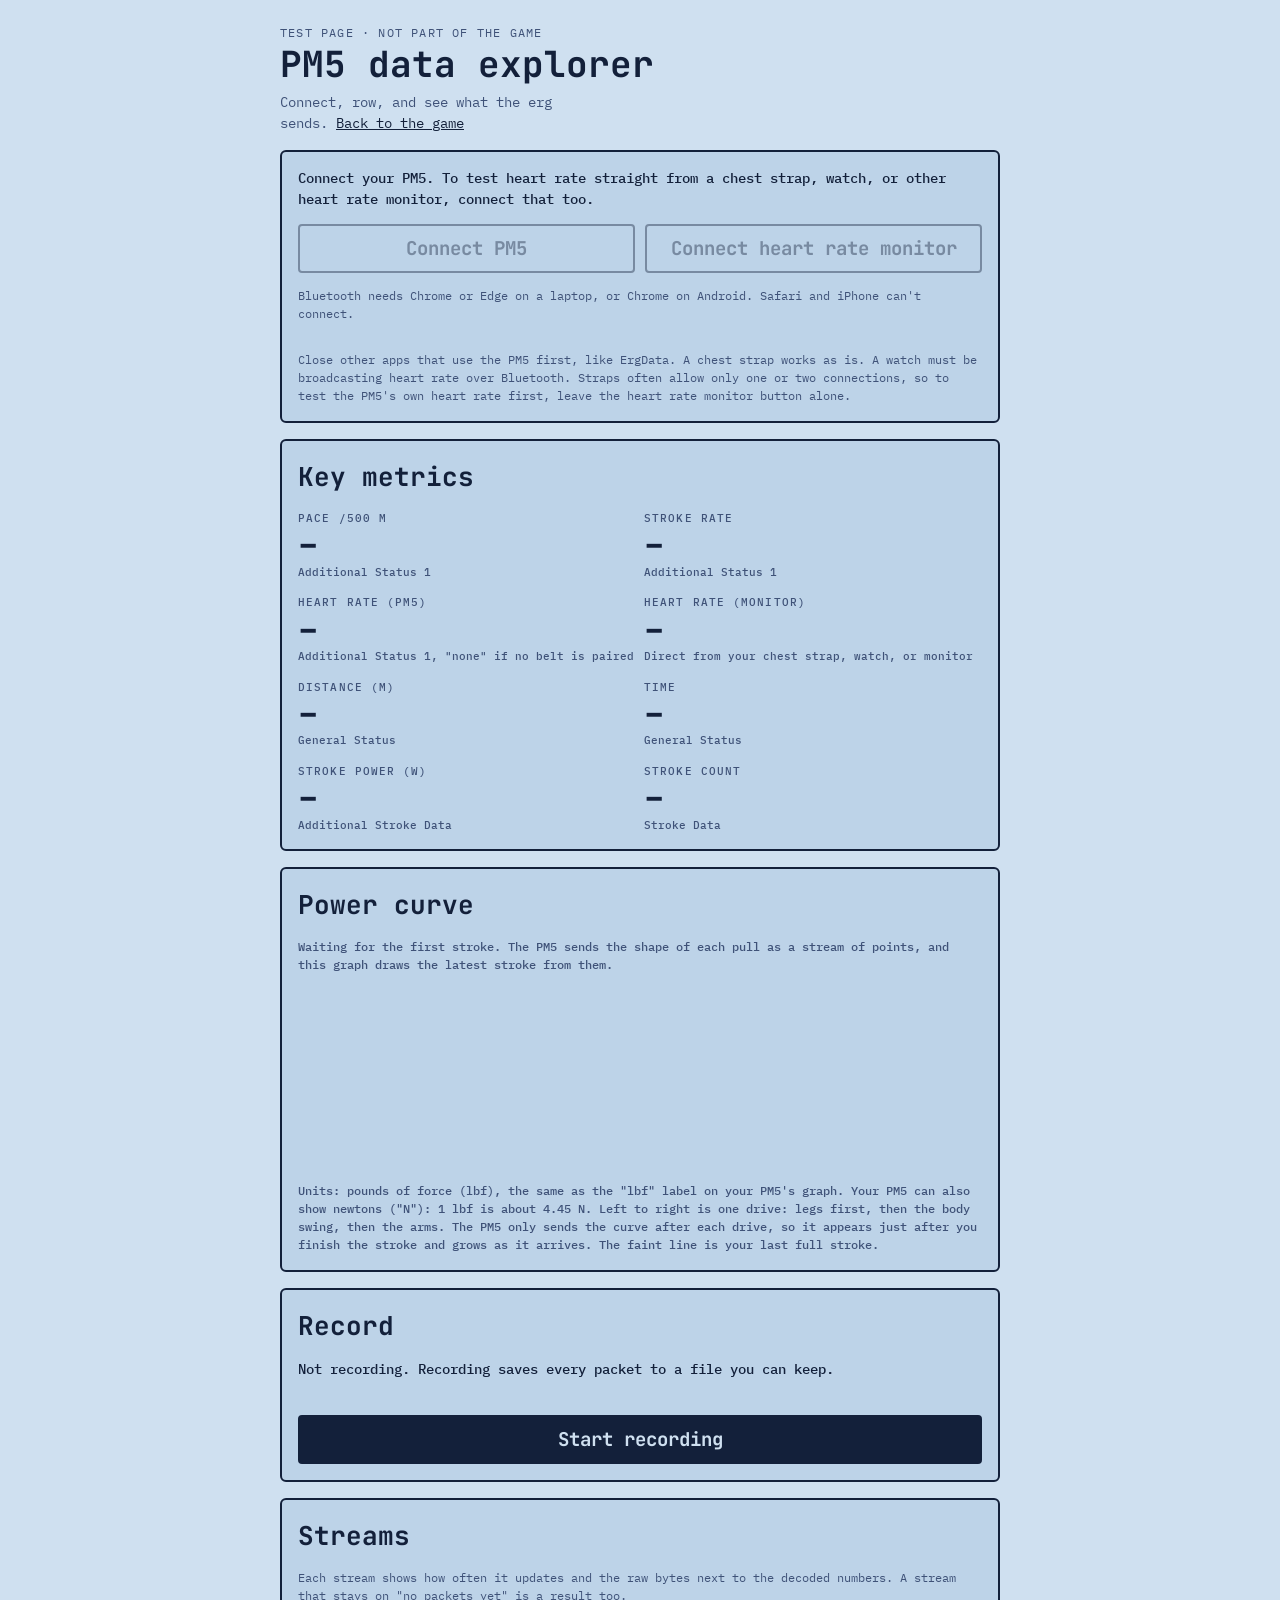
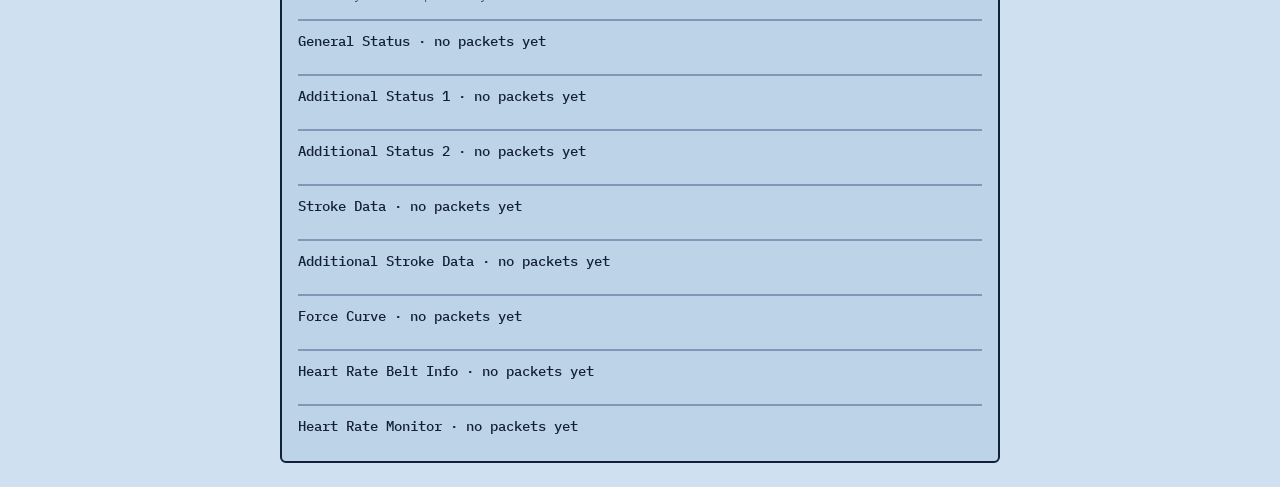
==== commit a37ab01f: "Show the live view as full-screen pages on a phone on its side" ====
--- a/lab.html
+++ b/lab.html
@@ -22,22 +22,38 @@
 .fields dd { margin: 0; font-variant-numeric: tabular-nums; }
 .awake { margin: 0; font-size: 12px; color: var(--ink-soft); }
 
-/* Phone on its side (like the holder on the PM5): live numbers and the
-   power curve side by side, and the long notes hidden to save room. */
+/* The live view (key metrics and power curve). On a laptop or a phone held
+   upright these wrappers do nothing and the panels flow as usual. */
+.live-wrap, .live { display: contents; }
+.pager { display: none; }
+
+/* Phone on its side (like the holder on the PM5): each live panel becomes a
+   full-screen page. Swipe between them or use the arrows. One page at a time. */
 @media (orientation: landscape) and (max-height: 500px) {
-  body { padding-block: 8px; }
-  .wrap { max-width: none; display: grid; grid-template-columns: 1fr 1fr; gap: 8px; align-items: start; }
-  .wrap > * { grid-column: 1 / -1; }
-  .wrap > .panel-metrics, .wrap > .panel-curve { grid-column: auto; }
+  body { padding-block: 0; }
+  .wrap { max-width: none; gap: 8px; }
   .eyebrow, .lede, .note, .src { display: none; }
   h1 { font-size: 22px; }
   h2 { font-size: 16px; }
   .panel { padding: 10px; gap: 8px; }
   .status { min-height: 0; }
-  .metrics { grid-template-columns: repeat(4, 1fr); gap: 8px 8px; }
-  .metrics .label { font-size: 10px; }
-  .metrics .value { font-size: 24px; }
-  #curve { height: 170px !important; }
+
+  .live-wrap { display: block; position: relative; }
+  .live { display: flex; height: 100dvh; overflow-x: auto; scroll-snap-type: x mandatory; scrollbar-width: none; }
+  .live::-webkit-scrollbar { display: none; }
+  .live > .panel { flex: 0 0 100%; height: 100%; scroll-snap-align: start; border: 0; border-radius: 0; }
+  .metrics { flex: 1; grid-template-columns: repeat(4, 1fr); align-content: space-evenly; gap: 12px 16px; }
+  .metrics .label { font-size: 12px; }
+  .metrics .value { font-size: min(15vh, 7vw); line-height: 1; }
+  #curve { flex: 1; min-height: 0; height: auto !important; }
+  #curve-info { display: block; margin: 0; } /* keep the peak readout */
+
+  .pager { display: flex; position: absolute; top: 6px; right: 10px; gap: 8px; align-items: center; }
+  .pager button {
+    width: 44px; height: 44px; display: grid; place-items: center; cursor: pointer;
+    border: 2px solid var(--ink); border-radius: 4px; background: var(--panel); color: var(--ink);
+  }
+  .pager span { font-size: 12px; color: var(--ink-soft); min-width: 3ch; text-align: center; }
 }
 </style>
 </head>
@@ -60,6 +76,10 @@
     <p id="awake" class="awake" aria-live="polite"></p>
     <p class="note">Close other apps that use the PM5 first, like ErgData. A chest strap works as is. A watch must be broadcasting heart rate over Bluetooth. Straps often allow only one or two connections, so to test the PM5's own heart rate first, leave the heart rate monitor button alone.</p>
   </section>
+
+  <!-- LIVE VIEW: key metrics and power curve (full-screen pages on a phone on its side) -->
+  <div class="live-wrap">
+  <div class="live">
 
   <!-- KEY METRICS -->
   <section class="panel panel-metrics">
@@ -83,6 +103,18 @@
     <canvas id="curve" role="img" aria-label="Graph of how hard you pulled during the last stroke" style="display: block; width: 100%; height: 180px;"></canvas>
     <p class="note">Units: pounds of force (lbf), the same as the "lbf" label on your PM5's graph. Your PM5 can also show newtons ("N"): 1 lbf is about 4.45 N. Left to right is one drive: legs first, then the body swing, then the arms. The PM5 only sends the curve after each drive, so it appears just after you finish the stroke and grows as it arrives. The faint line is your last full stroke.</p>
   </section>
+
+  </div>
+  <nav class="pager" aria-label="Live view pages">
+    <button id="page-prev" type="button" aria-label="Previous page">
+      <svg width="20" height="20" viewBox="0 0 20 20" fill="none" aria-hidden="true"><path d="M12.5 4l-6 6 6 6" stroke="currentColor" stroke-width="2" stroke-linecap="round" stroke-linejoin="round"/></svg>
+    </button>
+    <span id="page-num">1 / 2</span>
+    <button id="page-next" type="button" aria-label="Next page">
+      <svg width="20" height="20" viewBox="0 0 20 20" fill="none" aria-hidden="true"><path d="M7.5 4l6 6-6 6" stroke="currentColor" stroke-width="2" stroke-linecap="round" stroke-linejoin="round"/></svg>
+    </button>
+  </nav>
+  </div>
 
   <!-- RECORD -->
   <section class="panel">
@@ -258,6 +290,21 @@
   }
   setInterval(render, 250);
 
+  // ---- Live view pages (phone on its side) ----
+  // Each page is one screen wide, so the current page is how far we have
+  // scrolled divided by the width.
+  var live = document.querySelector('.live');
+  function currentPage() { return Math.round(live.scrollLeft / Math.max(live.clientWidth, 1)); }
+  function showPage(i) { live.scrollTo({ left: i * live.clientWidth }); updatePager(); }
+  function updatePager() { setText($('page-num'), (currentPage() + 1) + ' / ' + live.children.length); }
+  $('page-prev').addEventListener('click', function () { showPage(Math.max(0, currentPage() - 1)); });
+  $('page-next').addEventListener('click', function () { showPage(Math.min(live.children.length - 1, currentPage() + 1)); });
+  live.addEventListener('scroll', updatePager);
+  window.addEventListener('resize', function () {
+    updatePager();
+    if (curve.points) drawCurve(); // the graph changes size when the phone turns
+  });
+
   // ---- Keep the screen on while rowing ----
   // A "wake lock" stops the screen dimming. The browser drops it when the
   // page is hidden, so we ask again when the page comes back.
